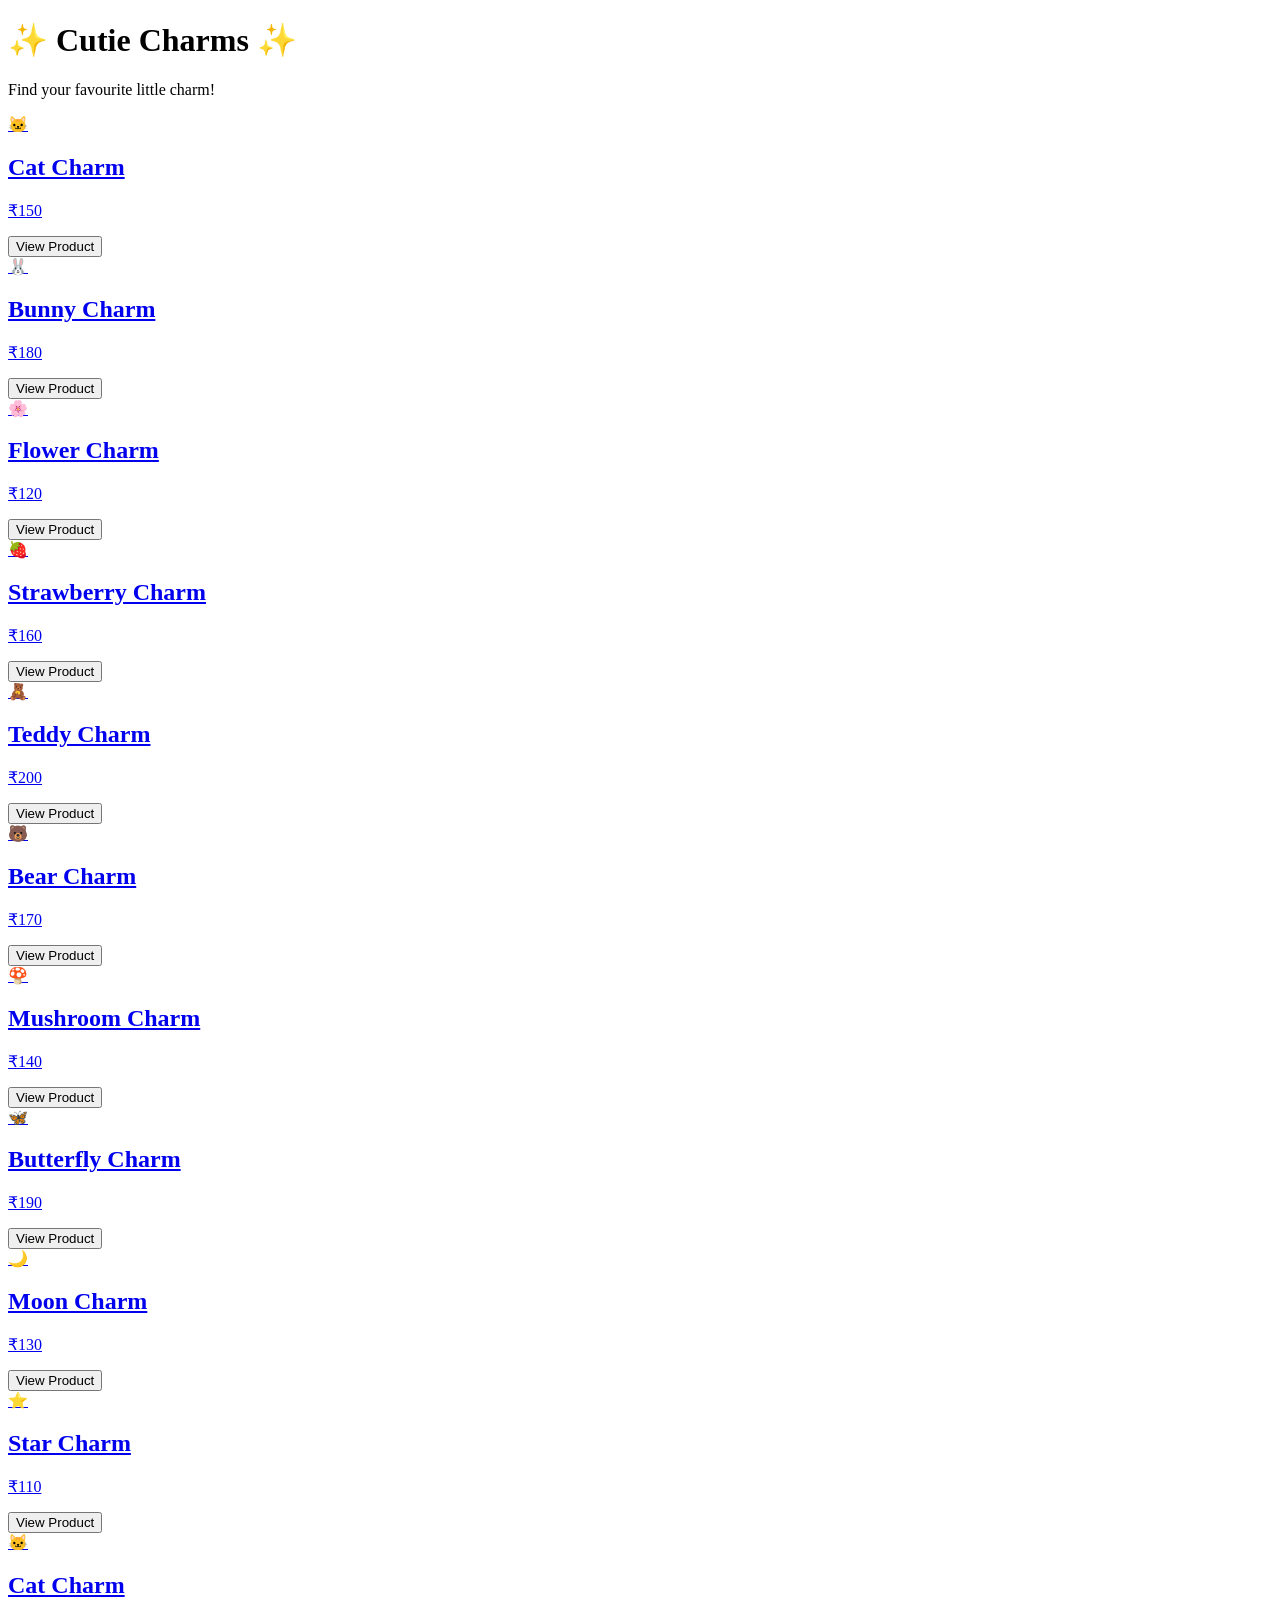
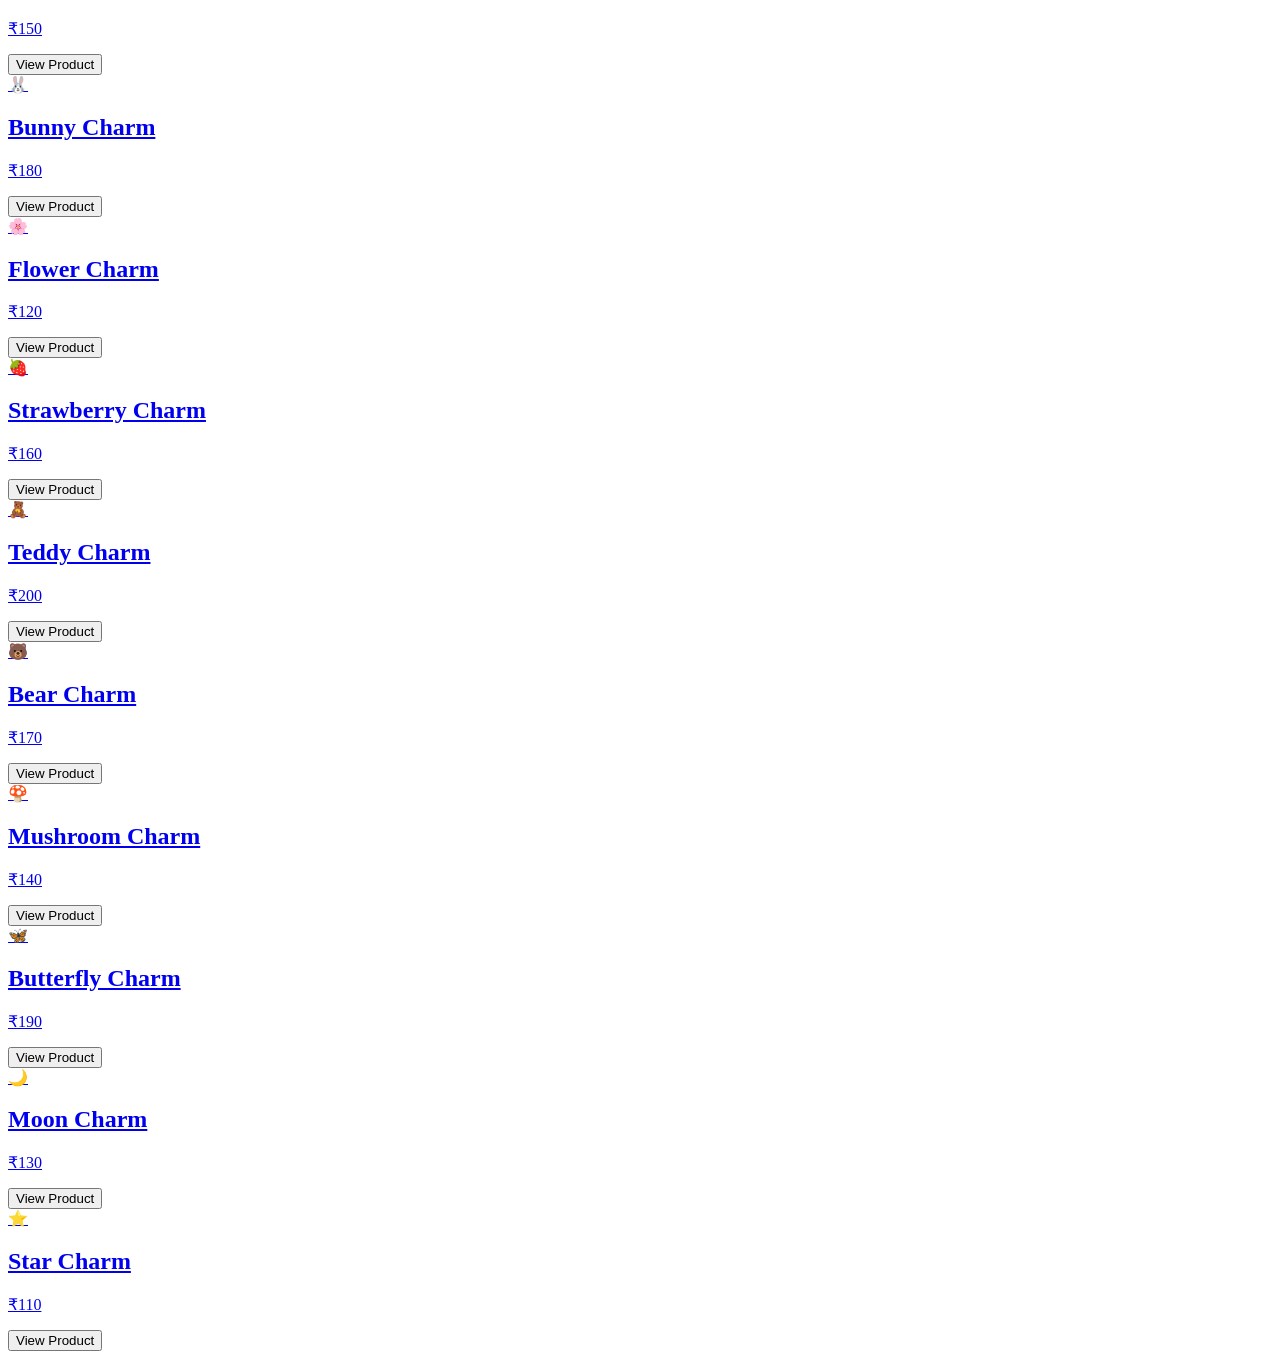
==== index.html @ 3676432d "Create index.html" ====
<!DOCTYPE html>
<html>
<head>
    <title>Cutie Charms</title>
    <link rel="stylesheet" href="style.css">
</head>

<body>

    <h1>✨ Cutie Charms ✨</h1>
    <p>Find your favourite little charm!</p>

    <div class="carousel">

        <div class="products">

            <!-- FIRST SET -->

            <a href="product.html?item=cat" class="product">
                <div class="product-image">🐱</div>
                <h2>Cat Charm</h2>
                <p>₹150</p>
                <button>View Product</button>
            </a>

            <a href="product.html?item=bunny" class="product">
                <div class="product-image">🐰</div>
                <h2>Bunny Charm</h2>
                <p>₹180</p>
                <button>View Product</button>
            </a>

            <a href="product.html?item=flower" class="product">
                <div class="product-image">🌸</div>
                <h2>Flower Charm</h2>
                <p>₹120</p>
                <button>View Product</button>
            </a>

            <a href="product.html?item=strawberry" class="product">
                <div class="product-image">🍓</div>
                <h2>Strawberry Charm</h2>
                <p>₹160</p>
                <button>View Product</button>
            </a>

            <a href="product.html?item=teddy" class="product">
                <div class="product-image">🧸</div>
                <h2>Teddy Charm</h2>
                <p>₹200</p>
                <button>View Product</button>
            </a>

            <a href="product.html?item=bear" class="product">
                <div class="product-image">🐻</div>
                <h2>Bear Charm</h2>
                <p>₹170</p>
                <button>View Product</button>
            </a>

            <a href="product.html?item=mushroom" class="product">
                <div class="product-image">🍄</div>
                <h2>Mushroom Charm</h2>
                <p>₹140</p>
                <button>View Product</button>
            </a>

            <a href="product.html?item=butterfly" class="product">
                <div class="product-image">🦋</div>
                <h2>Butterfly Charm</h2>
                <p>₹190</p>
                <button>View Product</button>
            </a>

            <a href="product.html?item=moon" class="product">
                <div class="product-image">🌙</div>
                <h2>Moon Charm</h2>
                <p>₹130</p>
                <button>View Product</button>
            </a>

            <a href="product.html?item=star" class="product">
                <div class="product-image">⭐</div>
                <h2>Star Charm</h2>
                <p>₹110</p>
                <button>View Product</button>
            </a>


            <!-- SECOND SET - DUPLICATE FOR INFINITE LOOP -->

            <a href="product.html?item=cat" class="product">
                <div class="product-image">🐱</div>
                <h2>Cat Charm</h2>
                <p>₹150</p>
                <button>View Product</button>
            </a>

            <a href="product.html?item=bunny" class="product">
                <div class="product-image">🐰</div>
                <h2>Bunny Charm</h2>
                <p>₹180</p>
                <button>View Product</button>
            </a>

            <a href="product.html?item=flower" class="product">
                <div class="product-image">🌸</div>
                <h2>Flower Charm</h2>
                <p>₹120</p>
                <button>View Product</button>
            </a>

            <a href="product.html?item=strawberry" class="product">
                <div class="product-image">🍓</div>
                <h2>Strawberry Charm</h2>
                <p>₹160</p>
                <button>View Product</button>
            </a>

            <a href="product.html?item=teddy" class="product">
                <div class="product-image">🧸</div>
                <h2>Teddy Charm</h2>
                <p>₹200</p>
                <button>View Product</button>
            </a>

            <a href="product.html?item=bear" class="product">
                <div class="product-image">🐻</div>
                <h2>Bear Charm</h2>
                <p>₹170</p>
                <button>View Product</button>
            </a>

            <a href="product.html?item=mushroom" class="product">
                <div class="product-image">🍄</div>
                <h2>Mushroom Charm</h2>
                <p>₹140</p>
                <button>View Product</button>
            </a>

            <a href="product.html?item=butterfly" class="product">
                <div class="product-image">🦋</div>
                <h2>Butterfly Charm</h2>
                <p>₹190</p>
                <button>View Product</button>
            </a>

            <a href="product.html?item=moon" class="product">
                <div class="product-image">🌙</div>
                <h2>Moon Charm</h2>
                <p>₹130</p>
                <button>View Product</button>
            </a>

            <a href="product.html?item=star" class="product">
                <div class="product-image">⭐</div>
                <h2>Star Charm</h2>
                <p>₹110</p>
                <button>View Product</button>
            </a>

        </div>

    </div>

</body>
</html>
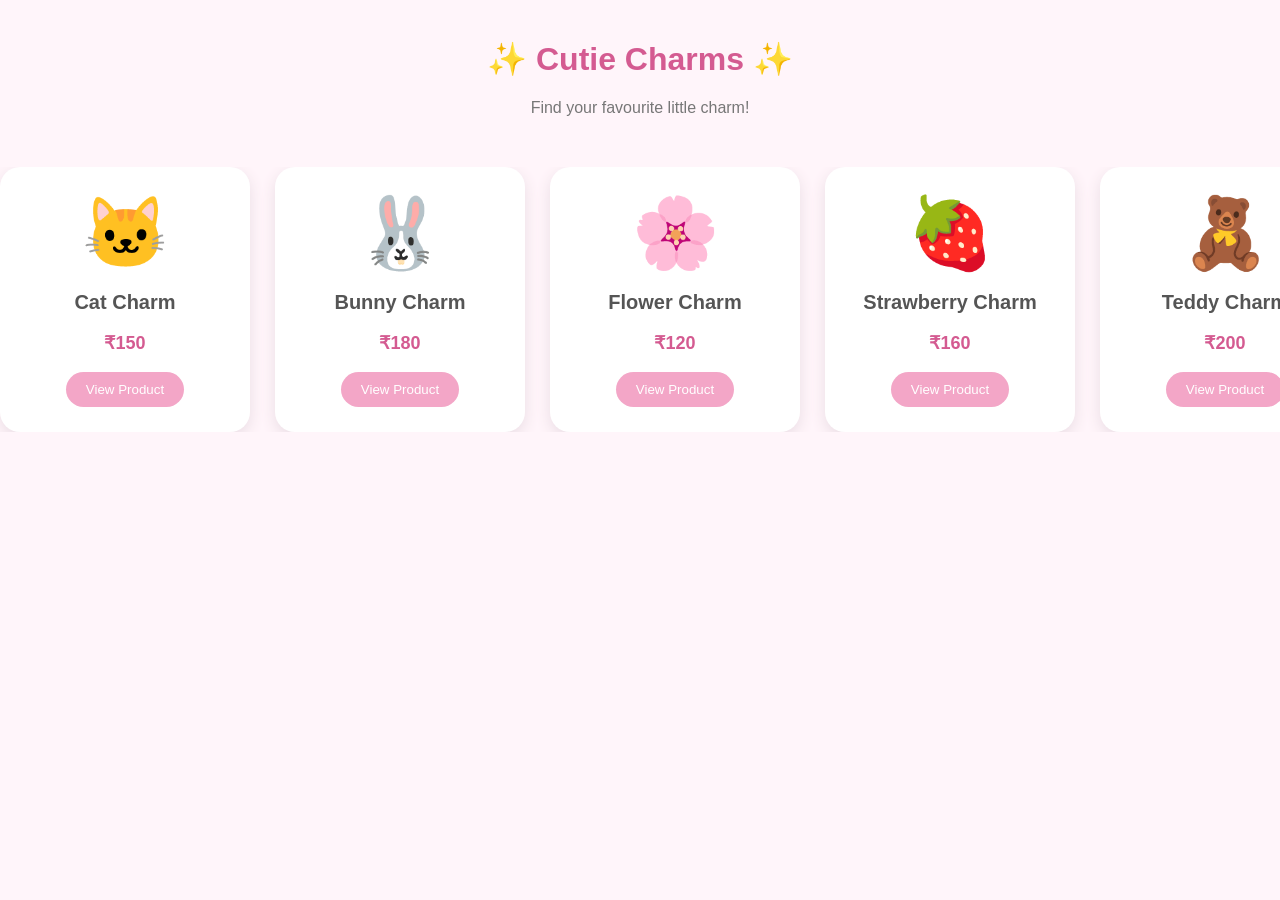
==== commit 44ab1419: "Add files via upload" ====
--- a/index.html
+++ b/index.html
@@ -1,167 +1,167 @@
-<!DOCTYPE html>
-<html>
-<head>
-    <title>Cutie Charms</title>
-    <link rel="stylesheet" href="style.css">
-</head>
-
-<body>
-
-    <h1>✨ Cutie Charms ✨</h1>
-    <p>Find your favourite little charm!</p>
-
-    <div class="carousel">
-
-        <div class="products">
-
-            <!-- FIRST SET -->
-
-            <a href="product.html?item=cat" class="product">
-                <div class="product-image">🐱</div>
-                <h2>Cat Charm</h2>
-                <p>₹150</p>
-                <button>View Product</button>
-            </a>
-
-            <a href="product.html?item=bunny" class="product">
-                <div class="product-image">🐰</div>
-                <h2>Bunny Charm</h2>
-                <p>₹180</p>
-                <button>View Product</button>
-            </a>
-
-            <a href="product.html?item=flower" class="product">
-                <div class="product-image">🌸</div>
-                <h2>Flower Charm</h2>
-                <p>₹120</p>
-                <button>View Product</button>
-            </a>
-
-            <a href="product.html?item=strawberry" class="product">
-                <div class="product-image">🍓</div>
-                <h2>Strawberry Charm</h2>
-                <p>₹160</p>
-                <button>View Product</button>
-            </a>
-
-            <a href="product.html?item=teddy" class="product">
-                <div class="product-image">🧸</div>
-                <h2>Teddy Charm</h2>
-                <p>₹200</p>
-                <button>View Product</button>
-            </a>
-
-            <a href="product.html?item=bear" class="product">
-                <div class="product-image">🐻</div>
-                <h2>Bear Charm</h2>
-                <p>₹170</p>
-                <button>View Product</button>
-            </a>
-
-            <a href="product.html?item=mushroom" class="product">
-                <div class="product-image">🍄</div>
-                <h2>Mushroom Charm</h2>
-                <p>₹140</p>
-                <button>View Product</button>
-            </a>
-
-            <a href="product.html?item=butterfly" class="product">
-                <div class="product-image">🦋</div>
-                <h2>Butterfly Charm</h2>
-                <p>₹190</p>
-                <button>View Product</button>
-            </a>
-
-            <a href="product.html?item=moon" class="product">
-                <div class="product-image">🌙</div>
-                <h2>Moon Charm</h2>
-                <p>₹130</p>
-                <button>View Product</button>
-            </a>
-
-            <a href="product.html?item=star" class="product">
-                <div class="product-image">⭐</div>
-                <h2>Star Charm</h2>
-                <p>₹110</p>
-                <button>View Product</button>
-            </a>
-
-
-            <!-- SECOND SET - DUPLICATE FOR INFINITE LOOP -->
-
-            <a href="product.html?item=cat" class="product">
-                <div class="product-image">🐱</div>
-                <h2>Cat Charm</h2>
-                <p>₹150</p>
-                <button>View Product</button>
-            </a>
-
-            <a href="product.html?item=bunny" class="product">
-                <div class="product-image">🐰</div>
-                <h2>Bunny Charm</h2>
-                <p>₹180</p>
-                <button>View Product</button>
-            </a>
-
-            <a href="product.html?item=flower" class="product">
-                <div class="product-image">🌸</div>
-                <h2>Flower Charm</h2>
-                <p>₹120</p>
-                <button>View Product</button>
-            </a>
-
-            <a href="product.html?item=strawberry" class="product">
-                <div class="product-image">🍓</div>
-                <h2>Strawberry Charm</h2>
-                <p>₹160</p>
-                <button>View Product</button>
-            </a>
-
-            <a href="product.html?item=teddy" class="product">
-                <div class="product-image">🧸</div>
-                <h2>Teddy Charm</h2>
-                <p>₹200</p>
-                <button>View Product</button>
-            </a>
-
-            <a href="product.html?item=bear" class="product">
-                <div class="product-image">🐻</div>
-                <h2>Bear Charm</h2>
-                <p>₹170</p>
-                <button>View Product</button>
-            </a>
-
-            <a href="product.html?item=mushroom" class="product">
-                <div class="product-image">🍄</div>
-                <h2>Mushroom Charm</h2>
-                <p>₹140</p>
-                <button>View Product</button>
-            </a>
-
-            <a href="product.html?item=butterfly" class="product">
-                <div class="product-image">🦋</div>
-                <h2>Butterfly Charm</h2>
-                <p>₹190</p>
-                <button>View Product</button>
-            </a>
-
-            <a href="product.html?item=moon" class="product">
-                <div class="product-image">🌙</div>
-                <h2>Moon Charm</h2>
-                <p>₹130</p>
-                <button>View Product</button>
-            </a>
-
-            <a href="product.html?item=star" class="product">
-                <div class="product-image">⭐</div>
-                <h2>Star Charm</h2>
-                <p>₹110</p>
-                <button>View Product</button>
-            </a>
-
-        </div>
-
-    </div>
-
-</body>
-</html>
+<!DOCTYPE html>
+<html>
+<head>
+    <title>Cutie Charms</title>
+    <link rel="stylesheet" href="style.css">
+</head>
+
+<body>
+
+    <h1>✨ Cutie Charms ✨</h1>
+    <p>Find your favourite little charm!</p>
+
+    <div class="carousel">
+
+        <div class="products">
+
+            <!-- FIRST SET -->
+
+            <a href="product.html?item=cat" class="product">
+                <div class="product-image">🐱</div>
+                <h2>Cat Charm</h2>
+                <p>₹150</p>
+                <button>View Product</button>
+            </a>
+
+            <a href="product.html?item=bunny" class="product">
+                <div class="product-image">🐰</div>
+                <h2>Bunny Charm</h2>
+                <p>₹180</p>
+                <button>View Product</button>
+            </a>
+
+            <a href="product.html?item=flower" class="product">
+                <div class="product-image">🌸</div>
+                <h2>Flower Charm</h2>
+                <p>₹120</p>
+                <button>View Product</button>
+            </a>
+
+            <a href="product.html?item=strawberry" class="product">
+                <div class="product-image">🍓</div>
+                <h2>Strawberry Charm</h2>
+                <p>₹160</p>
+                <button>View Product</button>
+            </a>
+
+            <a href="product.html?item=teddy" class="product">
+                <div class="product-image">🧸</div>
+                <h2>Teddy Charm</h2>
+                <p>₹200</p>
+                <button>View Product</button>
+            </a>
+
+            <a href="product.html?item=bear" class="product">
+                <div class="product-image">🐻</div>
+                <h2>Bear Charm</h2>
+                <p>₹170</p>
+                <button>View Product</button>
+            </a>
+
+            <a href="product.html?item=mushroom" class="product">
+                <div class="product-image">🍄</div>
+                <h2>Mushroom Charm</h2>
+                <p>₹140</p>
+                <button>View Product</button>
+            </a>
+
+            <a href="product.html?item=butterfly" class="product">
+                <div class="product-image">🦋</div>
+                <h2>Butterfly Charm</h2>
+                <p>₹190</p>
+                <button>View Product</button>
+            </a>
+
+            <a href="product.html?item=moon" class="product">
+                <div class="product-image">🌙</div>
+                <h2>Moon Charm</h2>
+                <p>₹130</p>
+                <button>View Product</button>
+            </a>
+
+            <a href="product.html?item=star" class="product">
+                <div class="product-image">⭐</div>
+                <h2>Star Charm</h2>
+                <p>₹110</p>
+                <button>View Product</button>
+            </a>
+
+
+            <!-- SECOND SET - DUPLICATE FOR INFINITE LOOP -->
+
+            <a href="product.html?item=cat" class="product">
+                <div class="product-image">🐱</div>
+                <h2>Cat Charm</h2>
+                <p>₹150</p>
+                <button>View Product</button>
+            </a>
+
+            <a href="product.html?item=bunny" class="product">
+                <div class="product-image">🐰</div>
+                <h2>Bunny Charm</h2>
+                <p>₹180</p>
+                <button>View Product</button>
+            </a>
+
+            <a href="product.html?item=flower" class="product">
+                <div class="product-image">🌸</div>
+                <h2>Flower Charm</h2>
+                <p>₹120</p>
+                <button>View Product</button>
+            </a>
+
+            <a href="product.html?item=strawberry" class="product">
+                <div class="product-image">🍓</div>
+                <h2>Strawberry Charm</h2>
+                <p>₹160</p>
+                <button>View Product</button>
+            </a>
+
+            <a href="product.html?item=teddy" class="product">
+                <div class="product-image">🧸</div>
+                <h2>Teddy Charm</h2>
+                <p>₹200</p>
+                <button>View Product</button>
+            </a>
+
+            <a href="product.html?item=bear" class="product">
+                <div class="product-image">🐻</div>
+                <h2>Bear Charm</h2>
+                <p>₹170</p>
+                <button>View Product</button>
+            </a>
+
+            <a href="product.html?item=mushroom" class="product">
+                <div class="product-image">🍄</div>
+                <h2>Mushroom Charm</h2>
+                <p>₹140</p>
+                <button>View Product</button>
+            </a>
+
+            <a href="product.html?item=butterfly" class="product">
+                <div class="product-image">🦋</div>
+                <h2>Butterfly Charm</h2>
+                <p>₹190</p>
+                <button>View Product</button>
+            </a>
+
+            <a href="product.html?item=moon" class="product">
+                <div class="product-image">🌙</div>
+                <h2>Moon Charm</h2>
+                <p>₹130</p>
+                <button>View Product</button>
+            </a>
+
+            <a href="product.html?item=star" class="product">
+                <div class="product-image">⭐</div>
+                <h2>Star Charm</h2>
+                <p>₹110</p>
+                <button>View Product</button>
+            </a>
+
+        </div>
+
+    </div>
+
+</body>
+</html>
--- a/style.css
+++ b/style.css
@@ -0,0 +1,164 @@
+body {
+    margin: 0;
+    background: #fff5fa;
+    font-family: Arial, sans-serif;
+    text-align: center;
+}
+
+h1 {
+    color: #d45b91;
+    margin-top: 40px;
+}
+
+p {
+    color: #777;
+}
+
+
+/* Carousel visible area */
+
+.carousel {
+    width: 100%;
+    overflow: hidden;
+    margin-top: 50px;
+}
+
+
+/* Moving row */
+
+.products {
+    display: flex;
+    gap: 25px;
+    width: max-content;
+
+    animation: moveRight 35s linear infinite;
+}
+
+.product:hover {
+    transform: translateY(-10px);
+    box-shadow: 0 10px 25px #decbd5;
+}
+
+.carousel:hover .products {
+    animation-play-state: paused;
+}
+
+/* Product card */
+
+.product {
+    width: 200px;
+    padding: 25px;
+
+    background: white;
+    border-radius: 20px;
+
+    box-shadow: 0 5px 15px #eadde4;
+
+    flex-shrink: 0;
+
+    text-decoration: none;
+    color: inherit;
+
+    transition: transform 0.3s, box-shadow 0.3s;
+}
+
+
+/* Card hover */
+
+.product:hover {
+    transform: translateY(-10px);
+    box-shadow: 0 10px 25px #decbd5;
+}
+
+
+/* Product image */
+
+.product-image {
+    font-size: 70px;
+    margin-bottom: 15px;
+}
+
+
+/* Product name */
+
+.product h2 {
+    color: #555;
+    font-size: 20px;
+}
+
+
+/* Price */
+
+.product p {
+    color: #d45b91;
+    font-size: 18px;
+    font-weight: bold;
+}
+
+
+/* Button */
+
+.product button {
+    background: #f3a6c7;
+    border: none;
+    padding: 10px 20px;
+    border-radius: 20px;
+    color: white;
+    cursor: pointer;
+}
+
+
+/* Infinite movement */
+
+@keyframes moveRight {
+
+    0% {
+        transform: translateX(-50%);
+    }
+
+    100% {
+        transform: translateX(0);
+    }
+
+}
+
+.product-page {
+    background: white;
+    width: 400px;
+    margin: 70px auto;
+    padding: 40px;
+    border-radius: 25px;
+    box-shadow: 0 5px 20px #eadde4;
+}
+
+.big-image {
+    font-size: 120px;
+}
+
+.product-page h1 {
+    margin-top: 20px;
+}
+
+.product-page h2 {
+    color: #d45b91;
+}
+
+.product-page p {
+    font-size: 18px;
+    line-height: 1.6;
+}
+
+.buy-button {
+    background: #d45b91;
+    color: white;
+    border: none;
+    padding: 14px 30px;
+    border-radius: 25px;
+    font-size: 18px;
+    cursor: pointer;
+}
+
+.product-page a {
+    color: #d45b91;
+    text-decoration: none;
+}
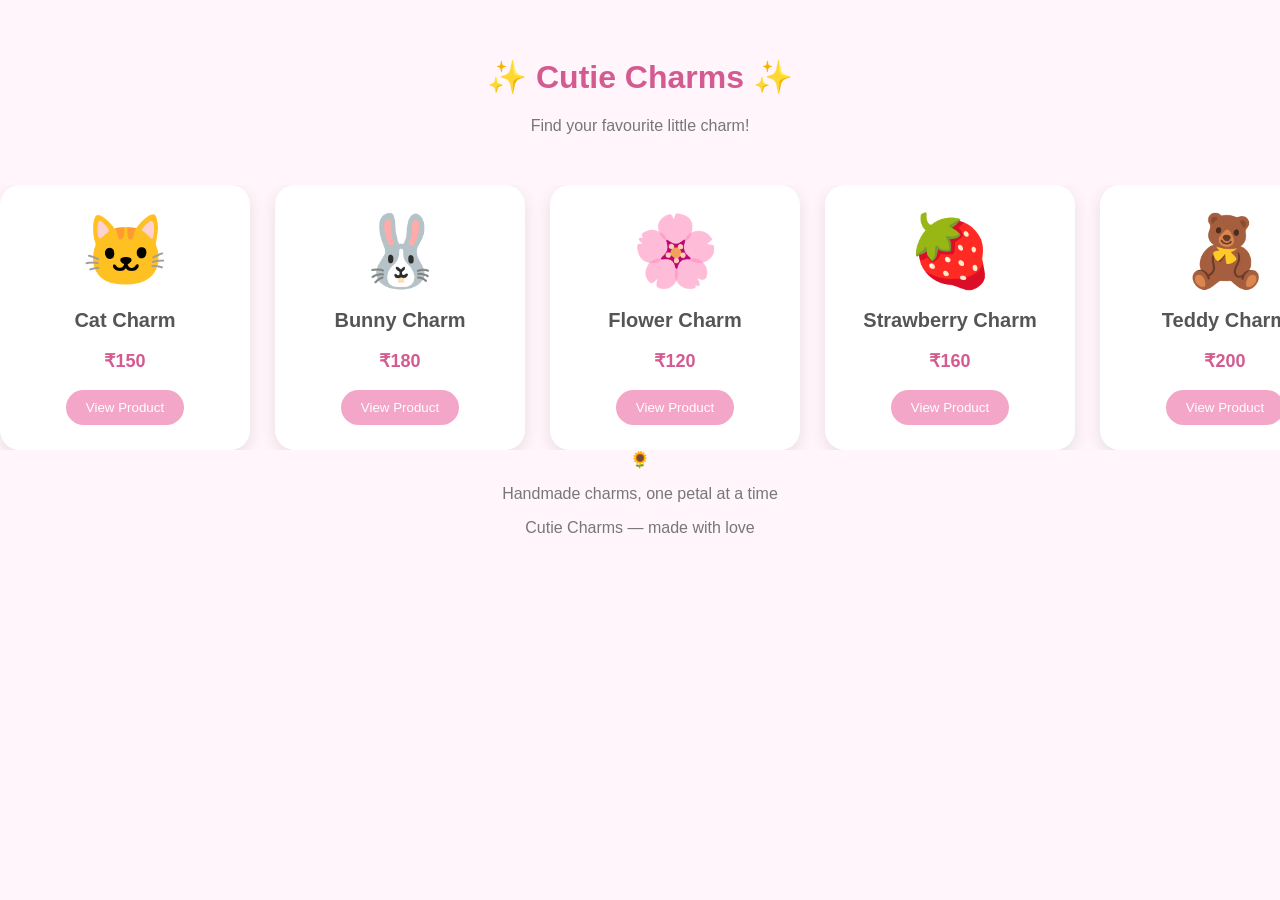
==== commit 11b46b9d: "Update index.html" ====
--- a/index.html
+++ b/index.html
@@ -6,9 +6,12 @@
 </head>
 
 <body>
-
-    <h1>✨ Cutie Charms ✨</h1>
-    <p>Find your favourite little charm!</p>
+   <img src="vine.png" class="corner-vine right-vine" alt="">
+<img src="vine.png" class="corner-vine left-vine" alt="">
+    <div class="hero">
+        <h1>✨ Cutie Charms ✨</h1>
+        <p>Find your favourite little charm!</p>
+    </div>
 
     <div class="carousel">
 
@@ -163,5 +166,13 @@
 
     </div>
 
+    <footer class="site-footer">
+        <span class="footer-flower">🌻</span>
+        <p>Handmade charms, one petal at a time</p>
+        <p class="footer-note">Cutie Charms — made with love</p>
+    </footer>
+
+    <script src="script.js"></script>
+
 </body>
-</html>+</html>
